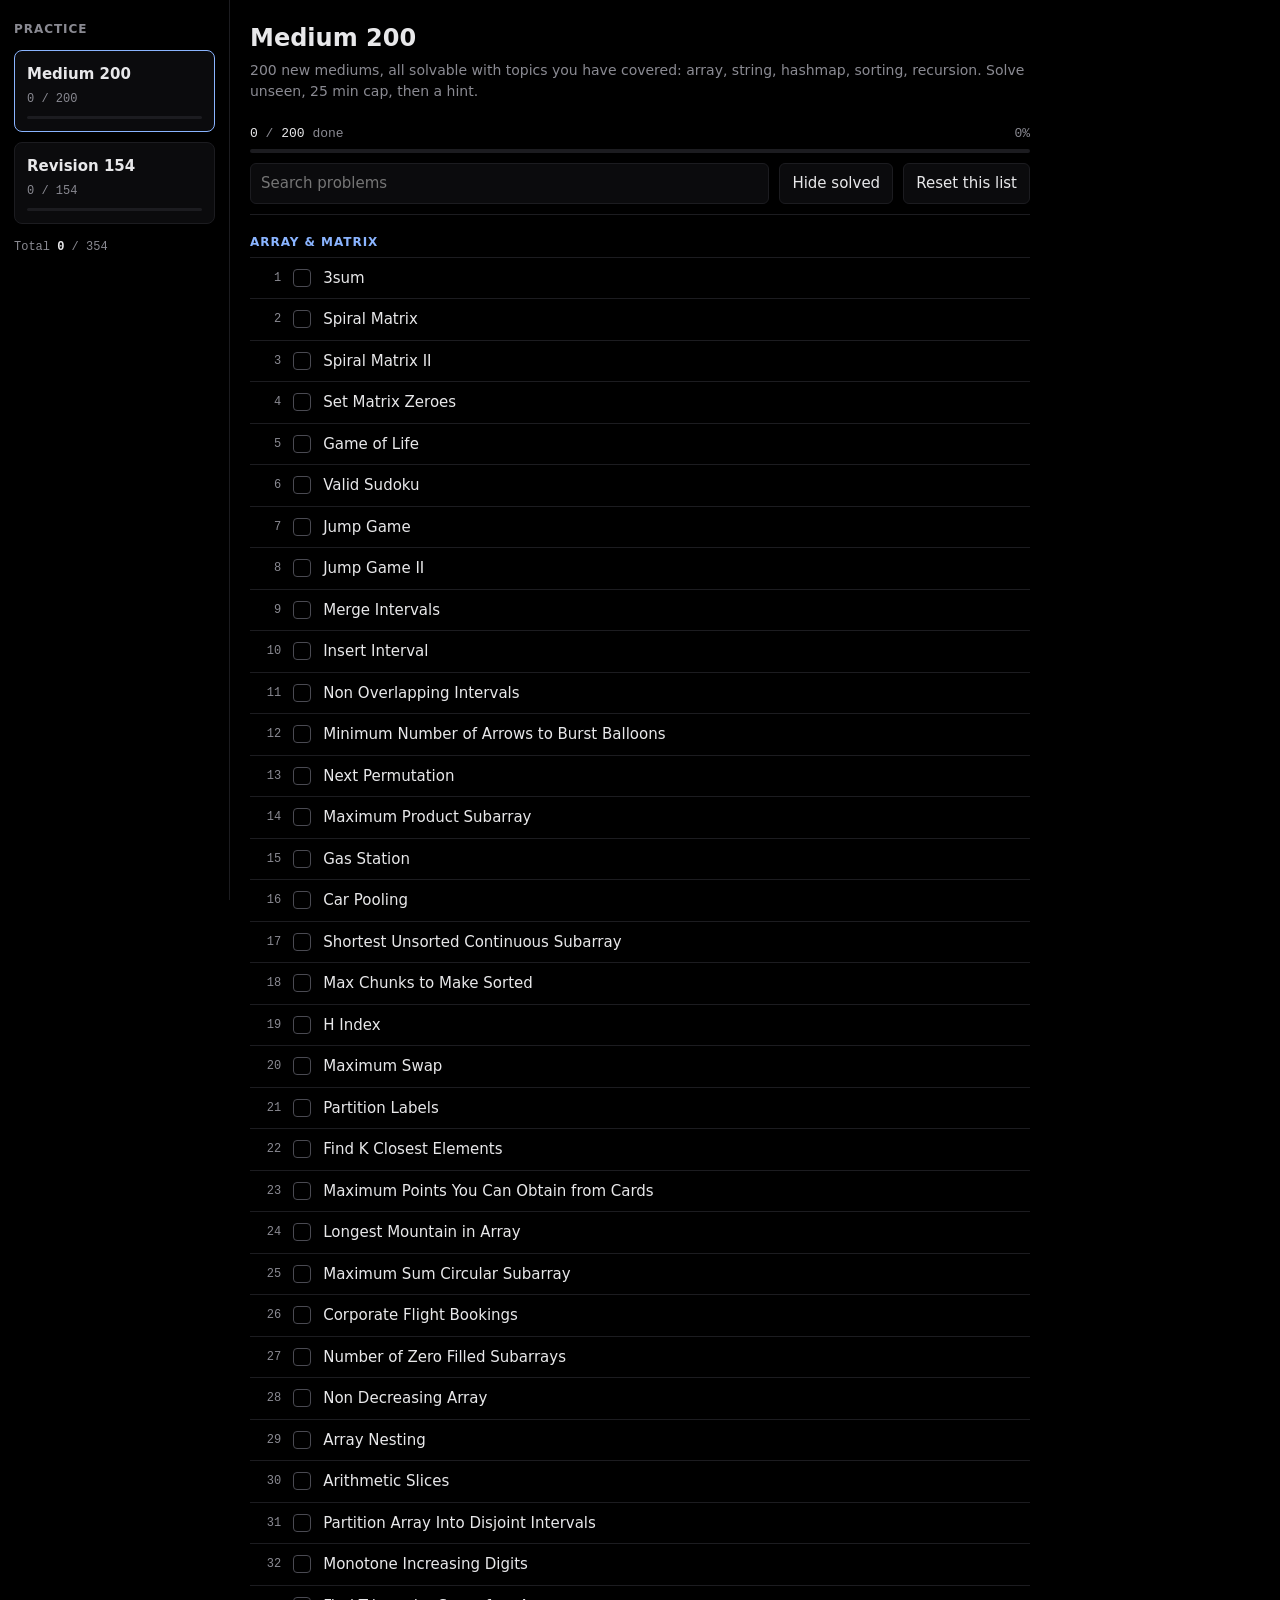
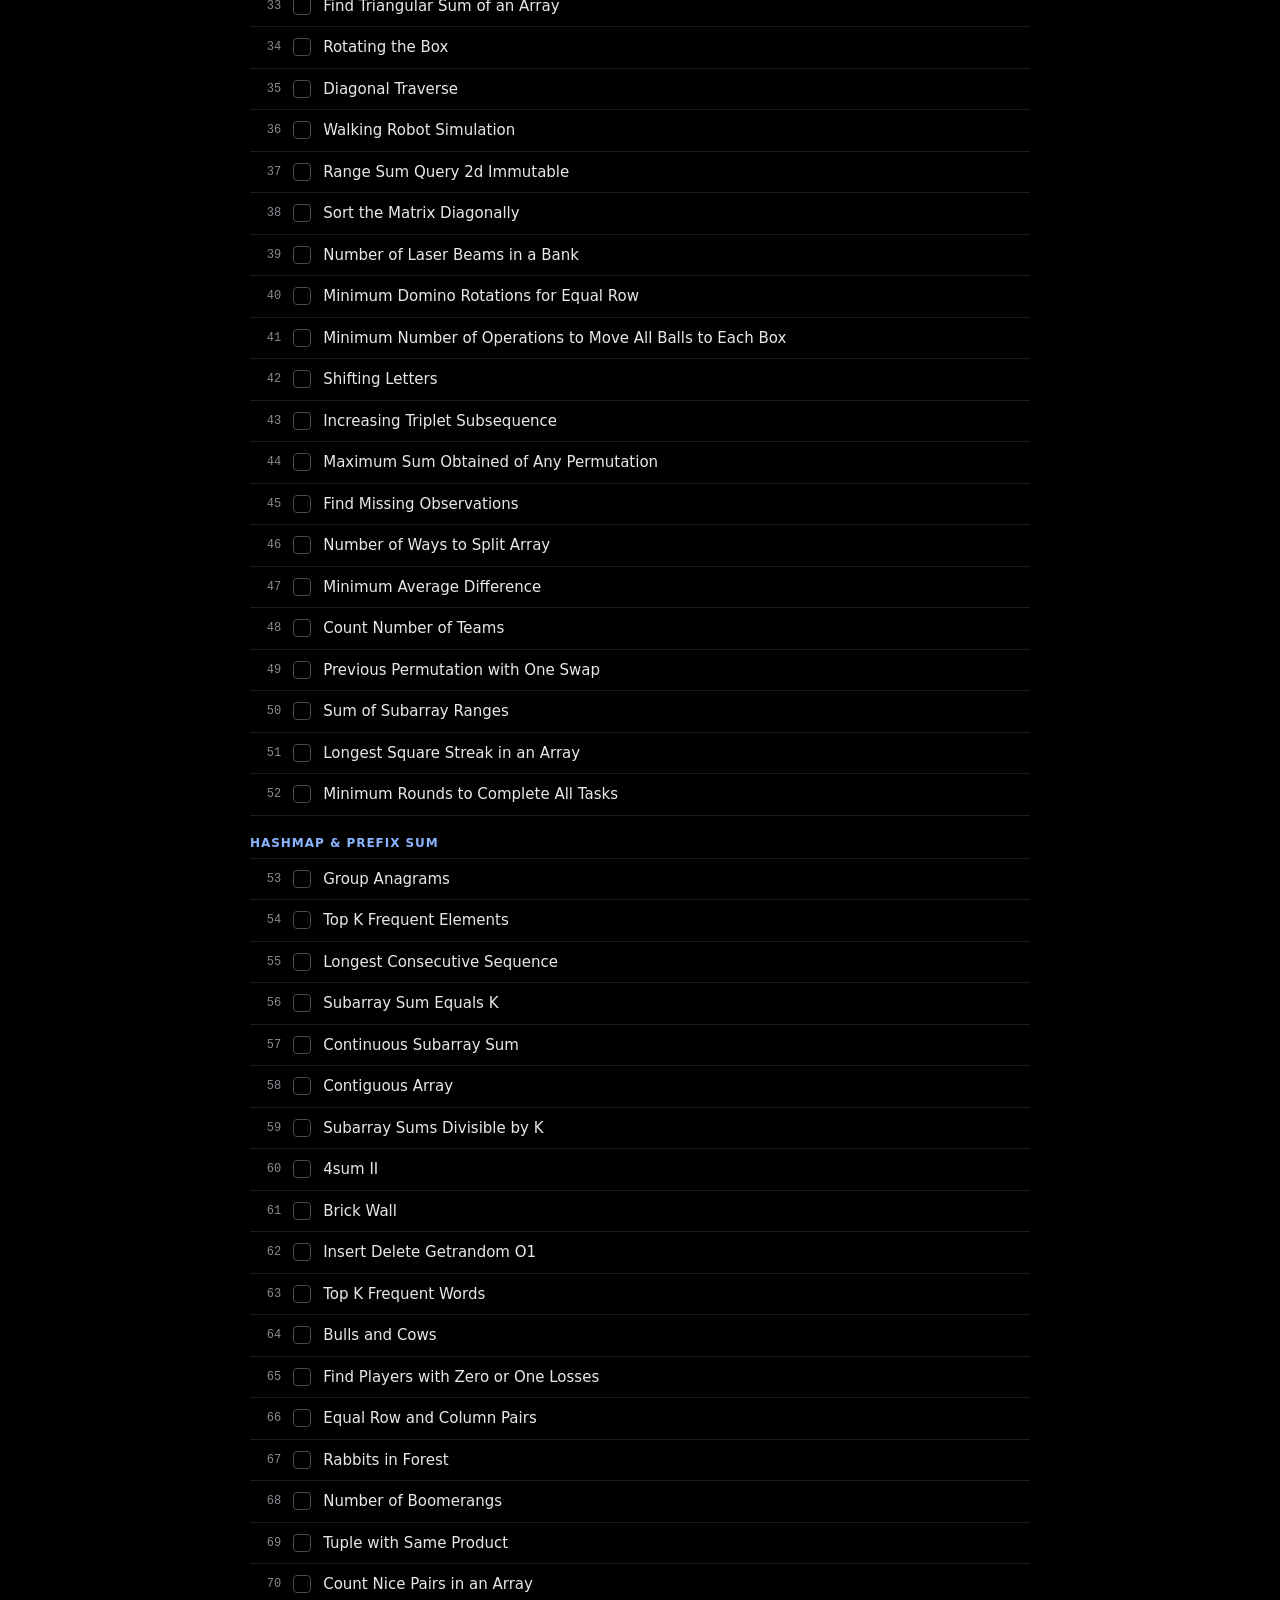
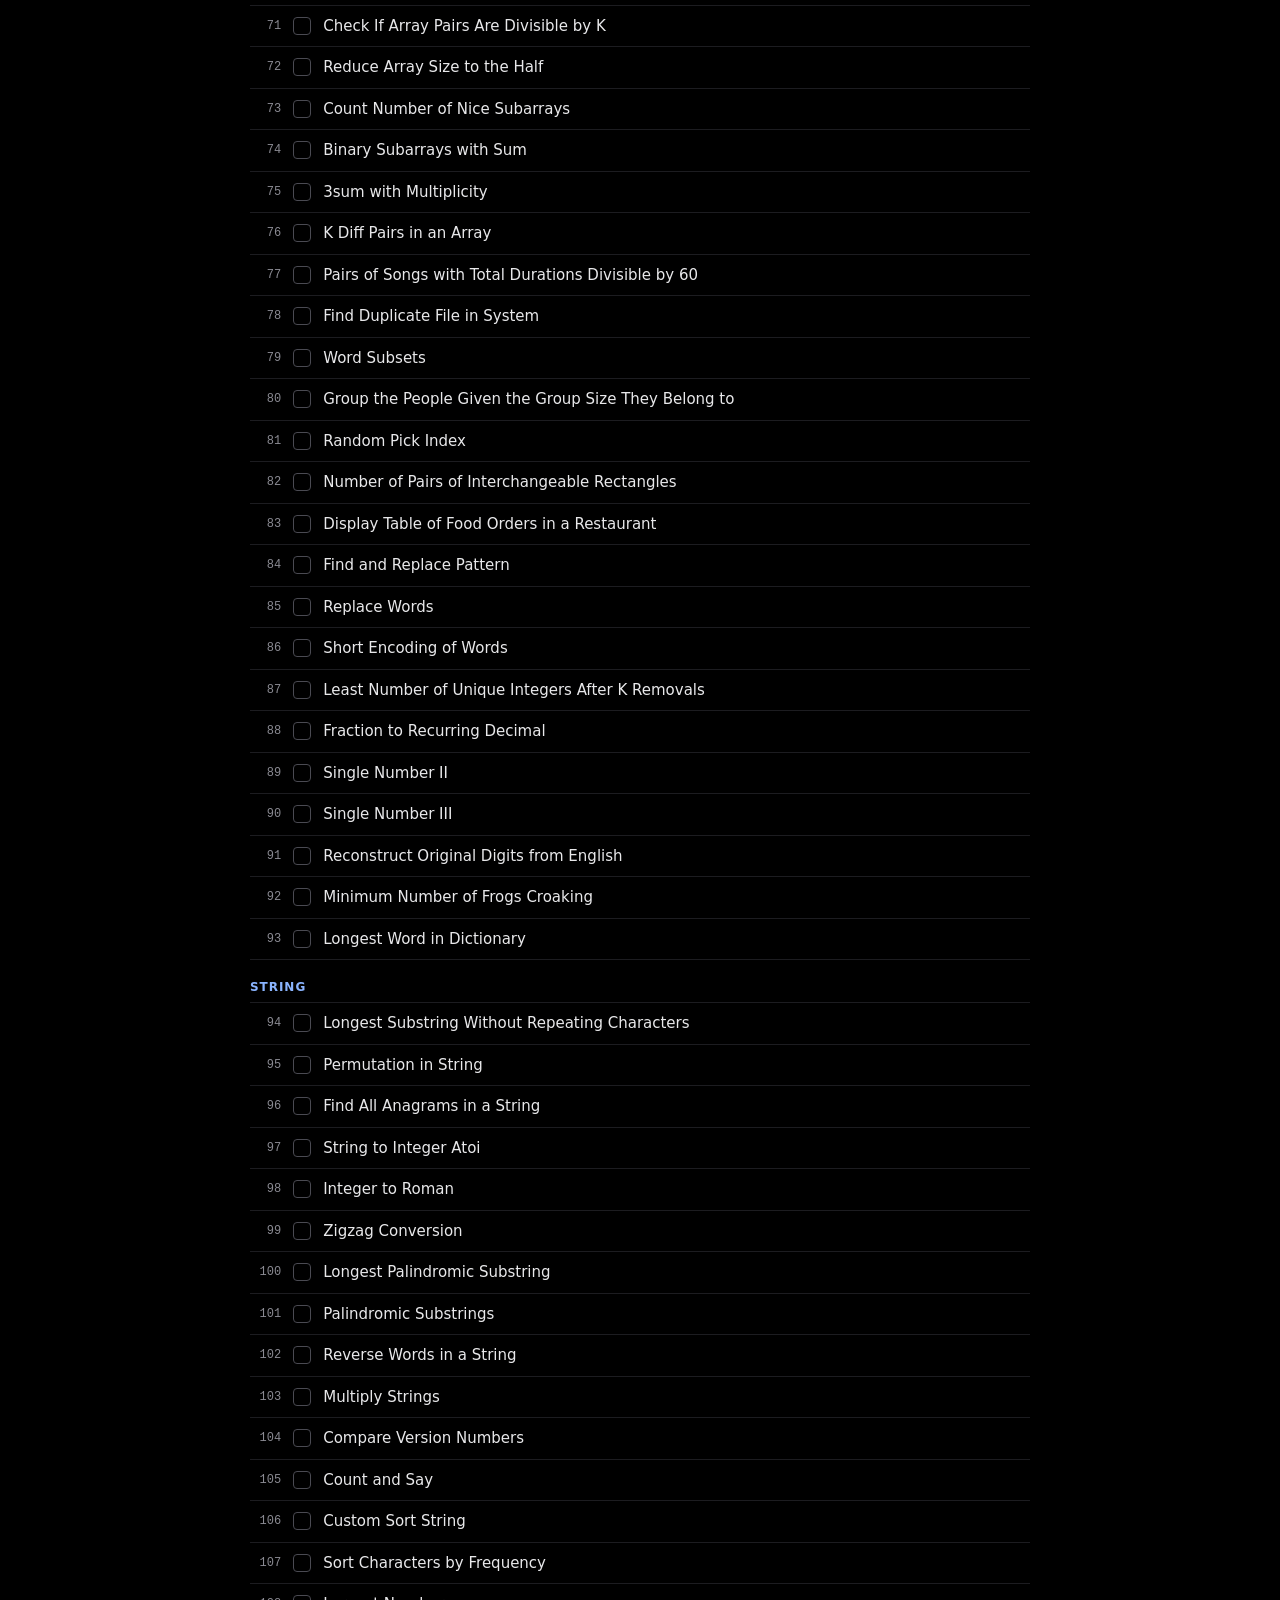
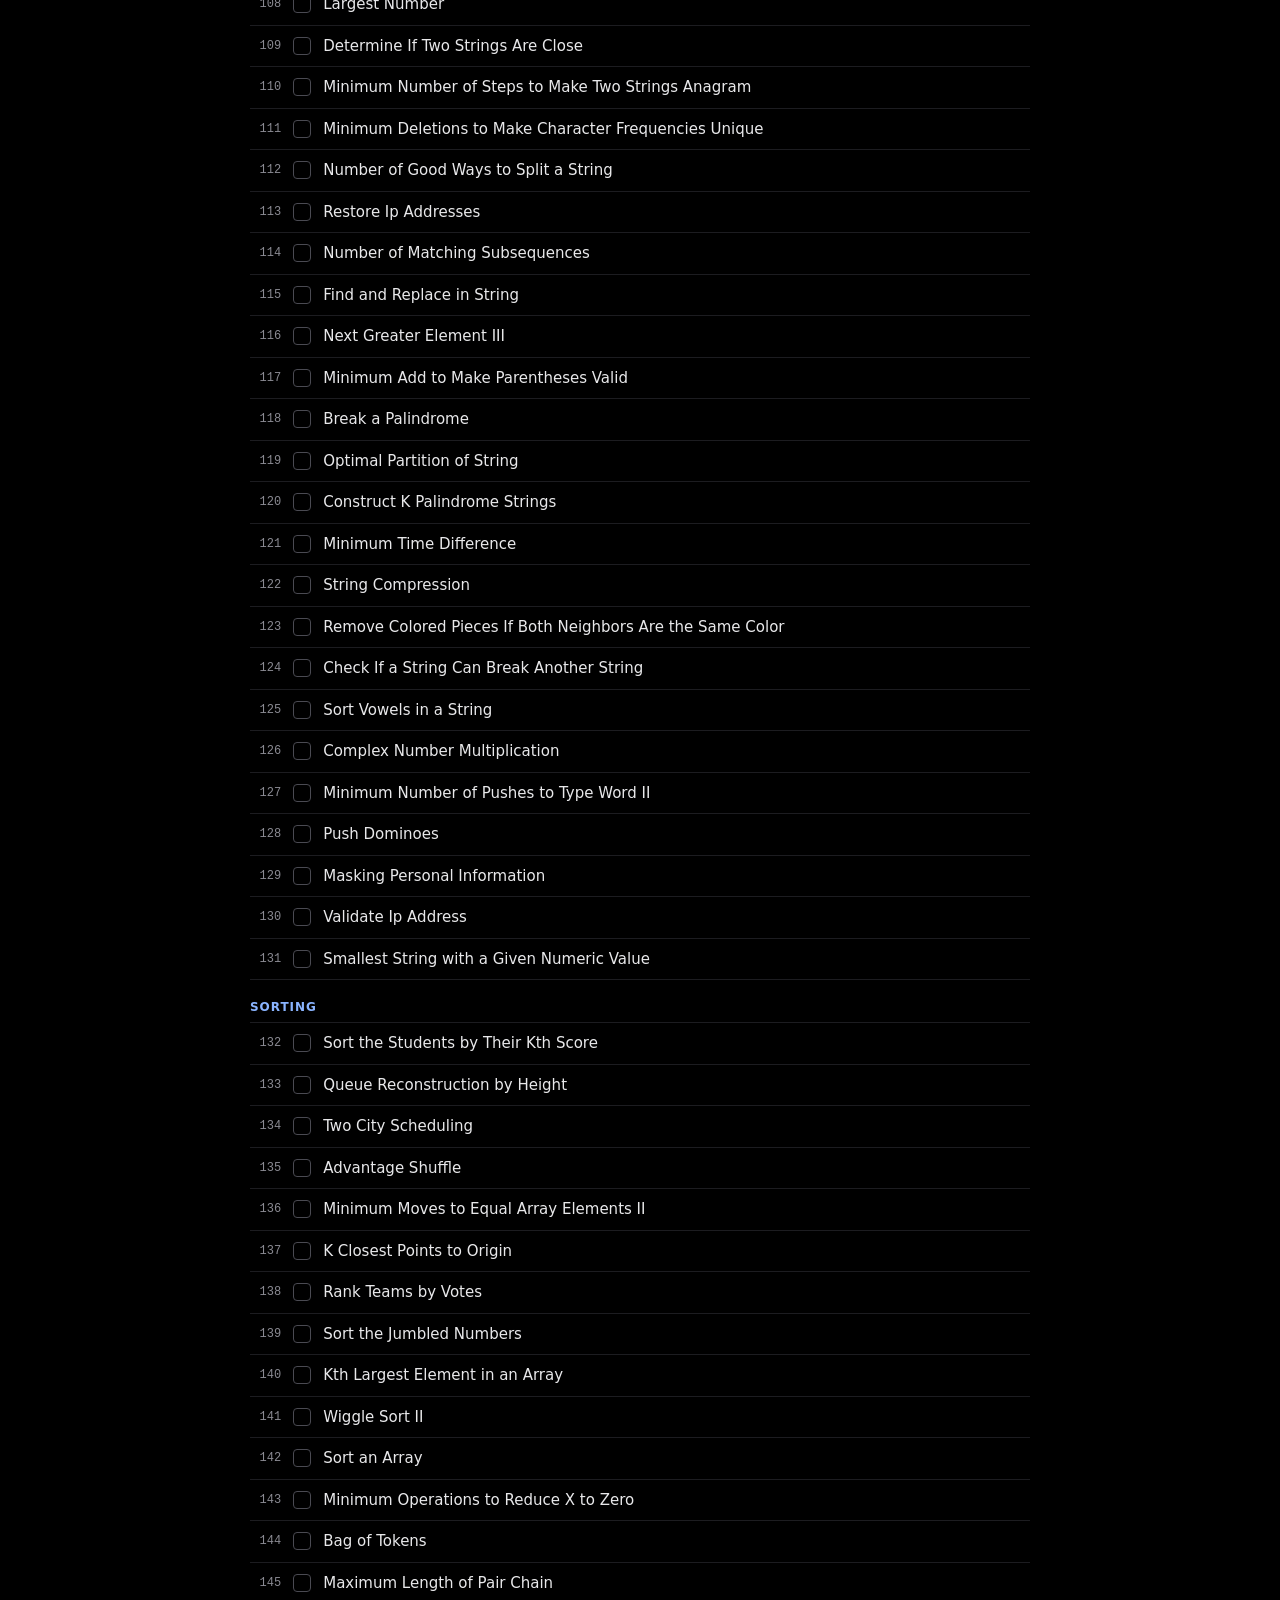
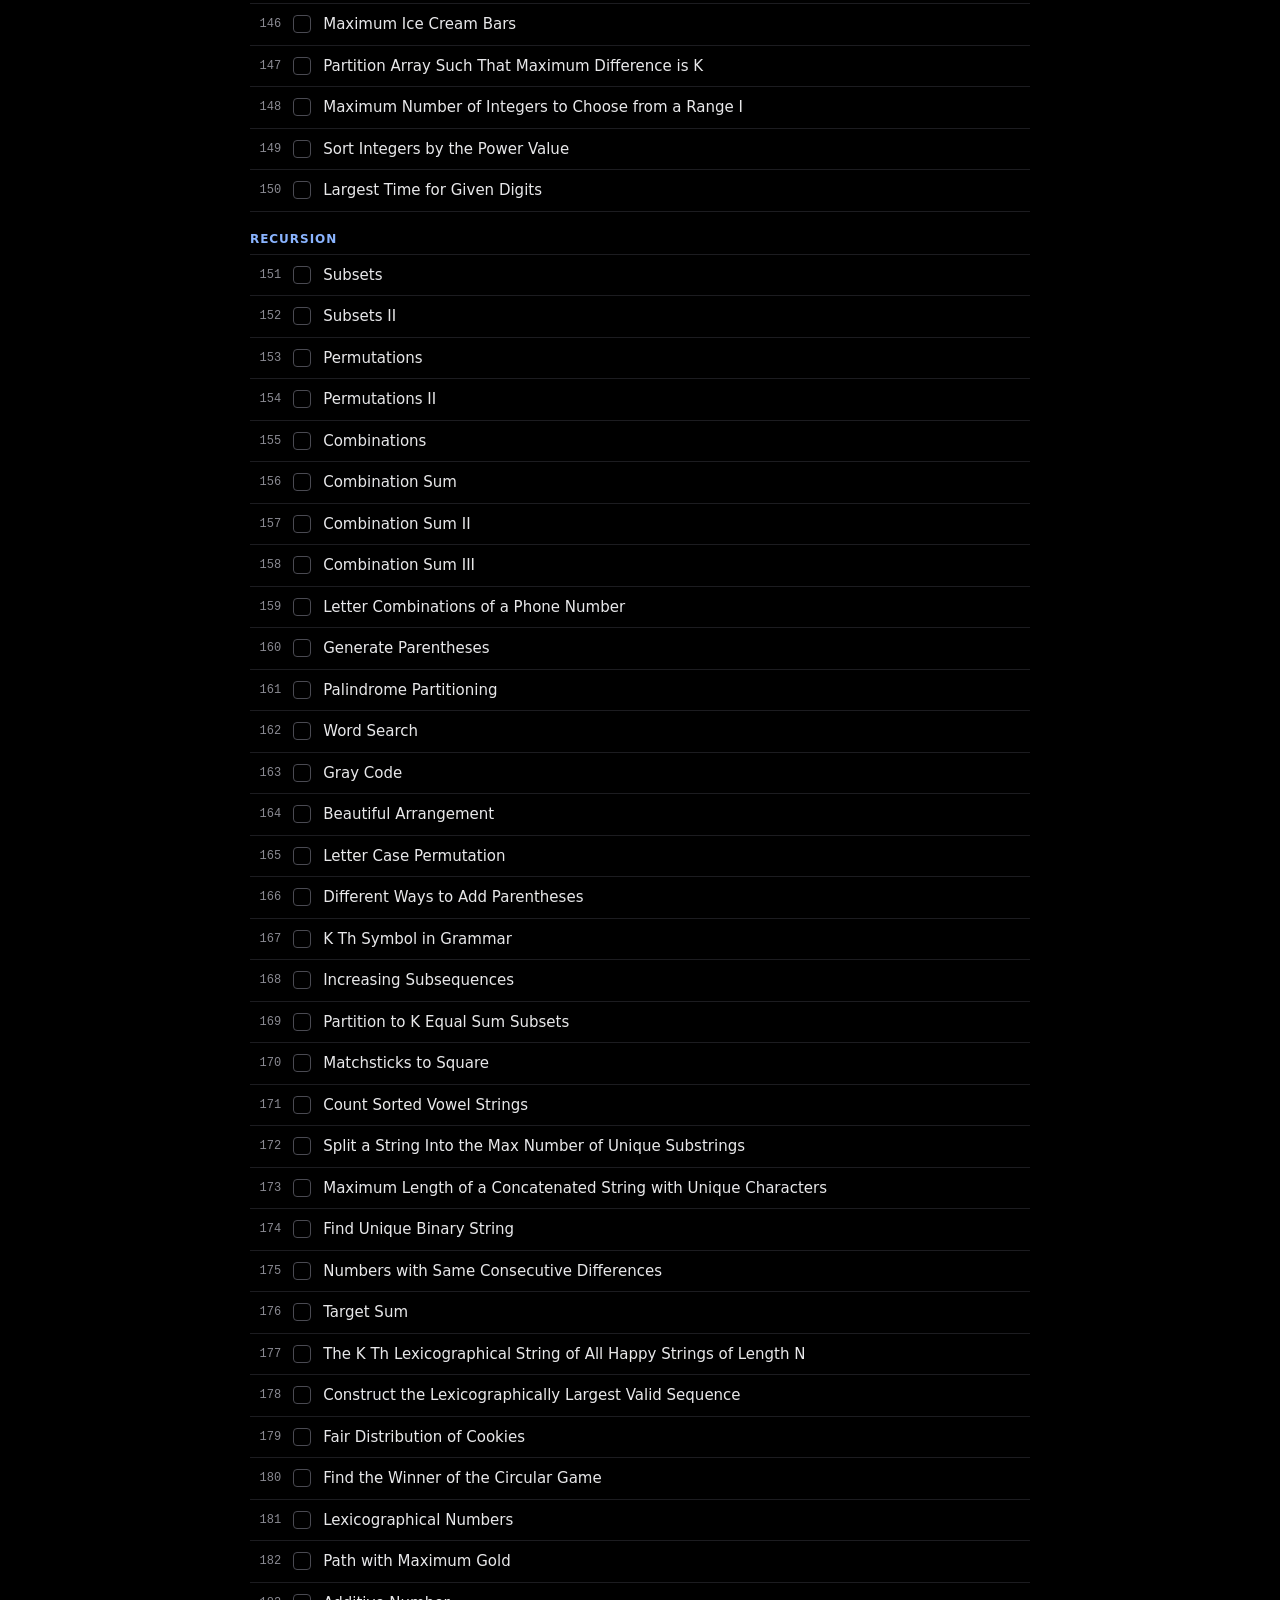
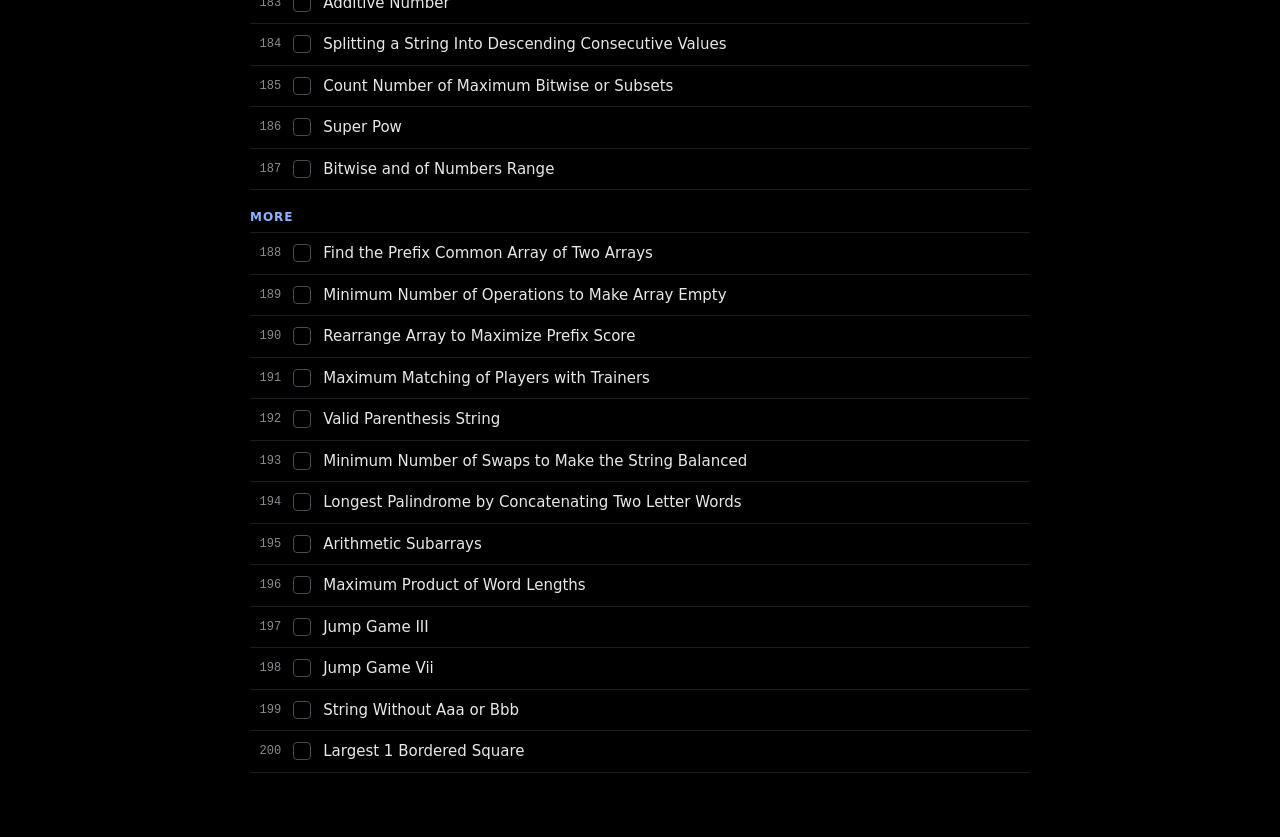
==== LeetCode Practice_ Nov + Dec (200 Medium + Revision 154).html @ 563ec069 "Initial commit: LeetCode 354 practice tracker" ====
<!doctype html><html lang="en"><head><meta charset="utf-8"><meta name="viewport" content="width=device-width,initial-scale=1,viewport-fit=cover"><title>LeetCode Practice: Nov + Dec</title>
<style>
:root{--bg:#000;--fg:#e8e8ea;--mut:#8a8a92;--line:#1c1c20;--acc:#8ab4ff;--ok:#56d364;color-scheme:dark;box-sizing:border-box;padding-top:env(safe-area-inset-top,0px);padding-bottom:env(safe-area-inset-bottom,0px)}
*{box-sizing:border-box}html,body{background:var(--bg);margin:0}
body{color:var(--fg);font:15px/1.5 system-ui,-apple-system,"Segoe UI",sans-serif;padding-left:env(safe-area-inset-left,0px);padding-right:env(safe-area-inset-right,0px)}
.app{display:flex;min-height:100vh}
nav{width:230px;flex:none;border-right:1px solid var(--line);padding:20px 14px;position:sticky;top:0;align-self:flex-start;height:100vh}
nav h2{font-size:12px;letter-spacing:.08em;text-transform:uppercase;color:var(--mut);margin:0 0 12px;font-weight:600}
.tab{display:block;width:100%;text-align:left;background:#0b0b0d;border:1px solid var(--line);color:var(--fg);padding:12px;border-radius:8px;font:inherit;cursor:pointer;margin-bottom:10px}
.tab[aria-current=true]{border-color:var(--acc)}
.tab b{display:block;font-weight:600}.tab span{font:12px ui-monospace,Menlo,Consolas,monospace;color:var(--mut)}
.mini{height:3px;background:var(--line);border-radius:2px;margin-top:8px;overflow:hidden}.mini i{display:block;height:100%;width:0;background:var(--ok)}
.tot{font:12px ui-monospace,Menlo,Consolas,monospace;color:var(--mut);margin-top:16px}.tot b{color:var(--fg)}
main{flex:1;min-width:0;padding:20px 20px 64px;max-width:820px}
h1{font-size:24px;margin:0 0 4px;font-weight:600}.sub{color:var(--mut);margin:0 0 14px;font-size:14px}
.bar{position:sticky;top:env(safe-area-inset-top,0px);background:var(--bg);padding:10px 0;border-bottom:1px solid var(--line);z-index:5}
.st{display:flex;justify-content:space-between;font:13px ui-monospace,Menlo,Consolas,monospace;color:var(--mut);margin-bottom:8px}.st b{color:var(--fg);font-weight:500}
.track{height:4px;background:var(--line);border-radius:2px;overflow:hidden}.fill{height:100%;width:0;background:var(--ok);transition:width .2s}
.tools{display:flex;flex-wrap:wrap;gap:10px;margin-top:10px}
input[type=search]{flex:1 1 180px;min-width:0;background:#0b0b0d;border:1px solid var(--line);color:var(--fg);padding:8px 10px;border-radius:6px;font:inherit}
button{font:inherit}.tools button{background:#0b0b0d;border:1px solid var(--line);color:var(--fg);padding:8px 12px;border-radius:6px;cursor:pointer}
.tools button[aria-pressed=true]{border-color:var(--acc);color:var(--acc)}
:focus-visible{outline:2px solid var(--acc);outline-offset:2px}
ul{list-style:none;margin:0;padding:0}li{display:flex;align-items:center;gap:12px;padding:9px 0;border-bottom:1px solid var(--line)}
li.h{display:block;padding:18px 0 6px;color:var(--acc);font-size:12px;letter-spacing:.08em;text-transform:uppercase;font-weight:600}
.n{font:12px ui-monospace,Menlo,Consolas,monospace;color:var(--mut);width:2.6em;text-align:right;flex:none}
input[type=checkbox]{appearance:none;-webkit-appearance:none;width:18px;height:18px;flex:none;margin:0;border:1.5px solid #4a4a52;border-radius:4px;display:grid;place-content:center;cursor:pointer}
input[type=checkbox]:checked{background:var(--ok);border-color:var(--ok)}
input[type=checkbox]:checked::after{content:"";width:9px;height:5px;border-left:2px solid #000;border-bottom:2px solid #000;transform:translateY(-1px) rotate(-45deg)}
li a{color:var(--fg);text-decoration:none;min-width:0;overflow-wrap:anywhere}li a:hover{color:var(--acc);text-decoration:underline}
li.done a{color:var(--mut);text-decoration:line-through;text-decoration-color:#444}
.empty{color:var(--mut);padding:24px 0}
@media(max-width:700px){.app{display:block}nav{width:auto;height:auto;position:static;border-right:0;border-bottom:1px solid var(--line);display:flex;flex-wrap:wrap;gap:10px;padding:14px 16px}nav h2,.tot{display:none}.tab{flex:1 1 140px;margin:0}main{padding:16px 16px 64px}}
</style></head><body>
<div class="app"><nav aria-label="Lists"><h2>Practice</h2>
<button class="tab" id="t-medium"><b>Medium 200</b><span></span><div class="mini"><i></i></div></button>
<button class="tab" id="t-revision"><b>Revision 154</b><span></span><div class="mini"><i></i></div></button>
<div class="tot" id="tot"></div></nav>
<main><h1 id="ttl"></h1><p class="sub" id="sub"></p>
<div class="bar"><div class="st"><span><b id="dn">0</b> / <b id="tl">0</b> done</span><span id="pc">0%</span></div><div class="track"><div class="fill" id="fl"></div></div>
<div class="tools"><input type="search" id="q" placeholder="Search problems" aria-label="Search problems"><button id="hd" aria-pressed="false">Hide solved</button><button id="rs">Reset this list</button></div></div>
<ul id="ls"></ul><div class="empty" id="em" hidden>No problems match.</div></main></div>
<script>
const M=["#Array & Matrix", "3sum", "Spiral Matrix", "Spiral Matrix II", "Set Matrix Zeroes", "Game of Life", "Valid Sudoku", "Jump Game", "Jump Game II", "Merge Intervals", "Insert Interval", "Non Overlapping Intervals", "Minimum Number of Arrows to Burst Balloons", "Next Permutation", "Maximum Product Subarray", "Gas Station", "Car Pooling", "Shortest Unsorted Continuous Subarray", "Max Chunks to Make Sorted", "H Index", "Maximum Swap", "Partition Labels", "Find K Closest Elements", "Maximum Points You Can Obtain from Cards", "Longest Mountain in Array", "Maximum Sum Circular Subarray", "Corporate Flight Bookings", "Number of Zero Filled Subarrays", "Non Decreasing Array", "Array Nesting", "Arithmetic Slices", "Partition Array Into Disjoint Intervals", "Monotone Increasing Digits", "Find Triangular Sum of an Array", "Rotating the Box", "Diagonal Traverse", "Walking Robot Simulation", "Range Sum Query 2d Immutable", "Sort the Matrix Diagonally", "Number of Laser Beams in a Bank", "Minimum Domino Rotations for Equal Row", "Minimum Number of Operations to Move All Balls to Each Box", "Shifting Letters", "Increasing Triplet Subsequence", "Maximum Sum Obtained of Any Permutation", "Find Missing Observations", "Number of Ways to Split Array", "Minimum Average Difference", "Count Number of Teams", "Previous Permutation with One Swap", "Sum of Subarray Ranges", "Longest Square Streak in an Array", "Minimum Rounds to Complete All Tasks", "#Hashmap & Prefix Sum", "Group Anagrams", "Top K Frequent Elements", "Longest Consecutive Sequence", "Subarray Sum Equals K", "Continuous Subarray Sum", "Contiguous Array", "Subarray Sums Divisible by K", "4sum II", "Brick Wall", "Insert Delete Getrandom O1", "Top K Frequent Words", "Bulls and Cows", "Find Players with Zero or One Losses", "Equal Row and Column Pairs", "Rabbits in Forest", "Number of Boomerangs", "Tuple with Same Product", "Count Nice Pairs in an Array", "Check If Array Pairs Are Divisible by K", "Reduce Array Size to the Half", "Count Number of Nice Subarrays", "Binary Subarrays with Sum", "3sum with Multiplicity", "K Diff Pairs in an Array", "Pairs of Songs with Total Durations Divisible by 60", "Find Duplicate File in System", "Word Subsets", "Group the People Given the Group Size They Belong to", "Random Pick Index", "Number of Pairs of Interchangeable Rectangles", "Display Table of Food Orders in a Restaurant", "Find and Replace Pattern", "Replace Words", "Short Encoding of Words", "Least Number of Unique Integers After K Removals", "Fraction to Recurring Decimal", "Single Number II", "Single Number III", "Reconstruct Original Digits from English", "Minimum Number of Frogs Croaking", "Longest Word in Dictionary", "#String", "Longest Substring Without Repeating Characters", "Permutation in String", "Find All Anagrams in a String", "String to Integer Atoi", "Integer to Roman", "Zigzag Conversion", "Longest Palindromic Substring", "Palindromic Substrings", "Reverse Words in a String", "Multiply Strings", "Compare Version Numbers", "Count and Say", "Custom Sort String", "Sort Characters by Frequency", "Largest Number", "Determine If Two Strings Are Close", "Minimum Number of Steps to Make Two Strings Anagram", "Minimum Deletions to Make Character Frequencies Unique", "Number of Good Ways to Split a String", "Restore Ip Addresses", "Number of Matching Subsequences", "Find and Replace in String", "Next Greater Element III", "Minimum Add to Make Parentheses Valid", "Break a Palindrome", "Optimal Partition of String", "Construct K Palindrome Strings", "Minimum Time Difference", "String Compression", "Remove Colored Pieces If Both Neighbors Are the Same Color", "Check If a String Can Break Another String", "Sort Vowels in a String", "Complex Number Multiplication", "Minimum Number of Pushes to Type Word II", "Push Dominoes", "Masking Personal Information", "Validate Ip Address", "Smallest String with a Given Numeric Value", "#Sorting", "Sort the Students by Their Kth Score", "Queue Reconstruction by Height", "Two City Scheduling", "Advantage Shuffle", "Minimum Moves to Equal Array Elements II", "K Closest Points to Origin", "Rank Teams by Votes", "Sort the Jumbled Numbers", "Kth Largest Element in an Array", "Wiggle Sort II", "Sort an Array", "Minimum Operations to Reduce X to Zero", "Bag of Tokens", "Maximum Length of Pair Chain", "Maximum Ice Cream Bars", "Partition Array Such That Maximum Difference is K", "Maximum Number of Integers to Choose from a Range I", "Sort Integers by the Power Value", "Largest Time for Given Digits", "#Recursion", "Subsets", "Subsets II", "Permutations", "Permutations II", "Combinations", "Combination Sum", "Combination Sum II", "Combination Sum III", "Letter Combinations of a Phone Number", "Generate Parentheses", "Palindrome Partitioning", "Word Search", "Gray Code", "Beautiful Arrangement", "Letter Case Permutation", "Different Ways to Add Parentheses", "K Th Symbol in Grammar", "Increasing Subsequences", "Partition to K Equal Sum Subsets", "Matchsticks to Square", "Count Sorted Vowel Strings", "Split a String Into the Max Number of Unique Substrings", "Maximum Length of a Concatenated String with Unique Characters", "Find Unique Binary String", "Numbers with Same Consecutive Differences", "Target Sum", "The K Th Lexicographical String of All Happy Strings of Length N", "Construct the Lexicographically Largest Valid Sequence", "Fair Distribution of Cookies", "Find the Winner of the Circular Game", "Lexicographical Numbers", "Path with Maximum Gold", "Additive Number", "Splitting a String Into Descending Consecutive Values", "Count Number of Maximum Bitwise or Subsets", "Super Pow", "Bitwise and of Numbers Range", "#More", "Find the Prefix Common Array of Two Arrays", "Minimum Number of Operations to Make Array Empty", "Rearrange Array to Maximize Prefix Score", "Maximum Matching of Players with Trainers", "Valid Parenthesis String", "Minimum Number of Swaps to Make the String Balanced", "Longest Palindrome by Concatenating Two Letter Words", "Arithmetic Subarrays", "Maximum Product of Word Lengths", "Jump Game III", "Jump Game Vii", "String Without Aaa or Bbb", "Largest 1 Bordered Square"],R=["Two Sum", "Create Hello World Function", "Number of Steps to Reduce a Number to Zero", "Fizz Buzz", "Kids With the Greatest Number of Candies", "Shuffle the Array", "Running Sum of 1d Array", "Concatenation of Array", "Build Array from Permutation", "Richest Customer Wealth", "Fibonacci Number", "Palindrome Number", "Perfect Number", "Subtract the Product and Sum of Digits of an Integer", "Add Two Integers", "Transpose Matrix", "Check Divisibility by Digit Sum and Product", "Number of Good Pairs", "Find the Highest Altitude", "Find Numbers with Even Number of Digits", "Check if the Sentence Is Pangram", "Reverse String", "Sqrt(x)|sqrtx", "Count Equal and Divisible Pairs in an Array", "Find Greatest Common Divisor of Array", "Minimum Operations to Make Array Sum Divisible by K", "Valid Perfect Square", "Find Words Containing Character", "Count the Digits That Divide a Number", "Minimum Number Game", "Robot Return to Origin", "Number of Employees Who Met the Target", "Sum Multiples", "Find the Maximum Achievable Number", "XOR Operation in an Array", "Difference Between Element Sum and Digit Sum of an Array", "Score of a String", "Find First Palindromic String in the Array", "Guess Number Higher or Lower", "Maximum Number of Words Found in Sentences", "Rotate Array", "Ugly Number", "Create Target Array in the Given Order", "Flipping an Image", "Divisible and Non-divisible Sums Difference", "How Many Numbers Are Smaller Than the Current Number", "Matrix Diagonal Sum", "Find Smallest Letter Greater Than Target", "Search Insert Position", "Binary Search", "Sign of the Product of an Array", "Add Digits", "Find in Mountain Array", "Find Peak Element", "Peak Index in a Mountain Array", "Find First and Last Position of Element in Sorted Array", "Reverse Integer", "First Bad Version", "Find N Unique Integers Sum up to Zero", "Check If N and Its Double Exist", "Maximum Product Difference Between Two Pairs", "Maximum Product of Two Elements in an Array", "Construct Uniform Parity Array I", "Defanging an IP Address", "Final Value of Variable After Performing Operations", "Jewels and Stones", "Construct Uniform Parity Array II", "Single Number", "Search a 2D Matrix II", "Search a 2D Matrix", "Determine Whether Matrix Can Be Obtained By Rotation", "Rotate Image", "Matrix Similarity After Cyclic Shifts", "Minimum Number of Moves to Seat Everyone", "Transform Array by Parity", "Find the Duplicate Number", "Find All Numbers Disappeared in an Array", "Missing Number", "Find All Duplicates in an Array", "Majority Element", "Count Commas in Range", "Count Commas in Range II", "Set Mismatch", "Max Number of K-Sum Pairs", "Sort Colors", "First Missing Positive", "Remove Duplicates from Sorted Array", "Move Zeroes", "Maximum Subarray", "Boats to Save People", "Apply Operations to an Array", "Check if Array is Good", "Merge Sorted Array", "Find Minimum in Rotated Sorted Array", "Count Items Matching a Rule", "Find Minimum in Rotated Sorted Array II", "Search in Rotated Sorted Array", "Search in Rotated Sorted Array II", "Pow(x, n)|powx-n", "Remove Element", "Count Primes", "Minimum Common Value", "Water Bottles", "Nim Game", "Find Minimum Operations to Make All Elements Divisible by Three", "Count of Matches in Tournament", "Single Element in a Sorted Array", "Count Distinct Numbers on Board", "Find the Smallest Divisor Given a Threshold", "House Robber", "Climbing Stairs", "N-th Tribonacci Number", "Best Time to Buy and Sell Stock", "Range Sum Query - Immutable", "Max Consecutive Ones", "Find Pivot Index", "Two Sum II - Input Array Is Sorted", "Contains Duplicate", "Valid Palindrome", "Container With Most Water", "Plus One", "Sort Array By Parity", "Squares of a Sorted Array", "Min Cost Climbing Stairs", "Counting Bits", "Number of 1 Bits", "Power of Two", "Monotonic Array", "Best Time to Buy and Sell Stock II", "Sort Array By Parity II", "Minimum Size Subarray Sum", "Power of Three", "Power of Four", "Rearrange Array Elements by Sign", "Maximum Average Subarray I", "Valid Anagram", "Ransom Note", "First Unique Character in a String", "Intersection of Two Arrays", "Intersection of Two Arrays II", "Angle Between Hands of a Clock", "Bulb Switcher", "Separate Black and White Balls", "Duplicate Zeros", "Longest Common Prefix", "Merge Strings Alternately", "Length of Last Word", "Remove Duplicates from Sorted Array II", "Majority Element II", "Is Subsequence", "Reverse Words in a String III", "Isomorphic Strings", "Product of Array Except Self", "Roman to Integer"];
const sl=t=>t.toLowerCase().replace(/[^a-z0-9]+/g,"-").replace(/^-|-$/g,"");
const parse=a=>a.map(e=>e[0]=="#"?{h:e.slice(1)}:(p=>({t:p[0],s:p[1]||sl(p[0])}))(e.split("|")));
const L={medium:{items:parse(M),title:"Medium 200",sub:"200 new mediums, all solvable with topics you have covered: array, string, hashmap, sorting, recursion. Solve unseen, 25 min cap, then a hint."},
 revision:{items:parse(R),title:"Revision 154",sub:"Your original 154 solved problems. Redo blind and tick only if solved cleanly without help."}};
const KEY="lc-practice-v1";let st={};try{st=JSON.parse(localStorage.getItem(KEY)||"{}")||{}}catch(e){}
const save=()=>{try{localStorage.setItem(KEY,JSON.stringify(st))}catch(e){}};
const $=i=>document.getElementById(i);let cur="medium",rows=[];
const cnt=k=>{const it=L[k].items.filter(x=>x.s);return[it.filter(x=>st[x.s]).length,it.length]};
function build(){const ul=$("ls");ul.textContent="";rows=[];let n=0;
 L[cur].items.forEach(x=>{const li=document.createElement("li");
  if(x.h){li.className="h";li.textContent=x.h;ul.append(li);rows.push({li,h:1});return}
  n++;const sp=document.createElement("span");sp.className="n";sp.textContent=n;
  const cb=document.createElement("input");cb.type="checkbox";cb.setAttribute("aria-label",x.t);cb.checked=!!st[x.s];
  cb.onchange=()=>{cb.checked?st[x.s]=1:delete st[x.s];save();upd()};
  const a=document.createElement("a");a.href="https://leetcode.com/problems/"+x.s+"/";a.target="_blank";a.rel="noopener noreferrer";a.textContent=x.t;
  li.append(sp,cb,a);ul.append(li);rows.push({li,cb,t:x.t.toLowerCase()})});upd()}
function upd(){const q=$("q").value.trim().toLowerCase(),hs=$("hd").getAttribute("aria-pressed")=="true";let sh=0,vis=null;
 rows.forEach(r=>{if(r.h){r.li.hidden=false;r.hd=r.li;return}
  const d=r.cb.checked;r.li.classList.toggle("done",d);r.li.hidden=!(r.t.includes(q)&&!(hs&&d));if(!r.li.hidden)sh++});
 let hdr=null,any=false;for(let i=rows.length-1;i>=0;i--){const r=rows[i];if(r.h){r.li.hidden=!any;any=false}else if(!r.li.hidden)any=true}
 const[d,t]=cnt(cur);$("dn").textContent=d;$("tl").textContent=t;const p=Math.round(d/t*100);$("pc").textContent=p+"%";$("fl").style.width=p+"%";$("em").hidden=sh>0;
 let a=0,b=0;for(const k in L){const[x,y]=cnt(k);a+=x;b+=y;const t=$("t-"+k);t.querySelector("span").textContent=x+" / "+y;t.querySelector("i").style.width=Math.round(x/y*100)+"%";t.setAttribute("aria-current",k==cur)}
 $("tot").innerHTML="Total <b>"+a+"</b> / "+b}
function show(k){cur=L[k]?k:"medium";$("ttl").textContent=L[cur].title;$("sub").textContent=L[cur].sub;$("q").value="";build()}
for(const k in L)$("t-"+k).onclick=()=>{location.hash=k};
addEventListener("hashchange",()=>show(location.hash.slice(1)));
$("q").oninput=upd;$("hd").onclick=()=>{$("hd").setAttribute("aria-pressed",$("hd").getAttribute("aria-pressed")=="true"?"false":"true");upd()};
let arm=false,tm;$("rs").onclick=()=>{if(!arm){arm=true;$("rs").textContent="Tap again to clear";tm=setTimeout(()=>{arm=false;$("rs").textContent="Reset this list"},3000);return}
 L[cur].items.forEach(x=>{if(x.s)delete st[x.s]});save();arm=false;clearTimeout(tm);$("rs").textContent="Reset this list";build()};
show(location.hash.slice(1));
</script></body></html>
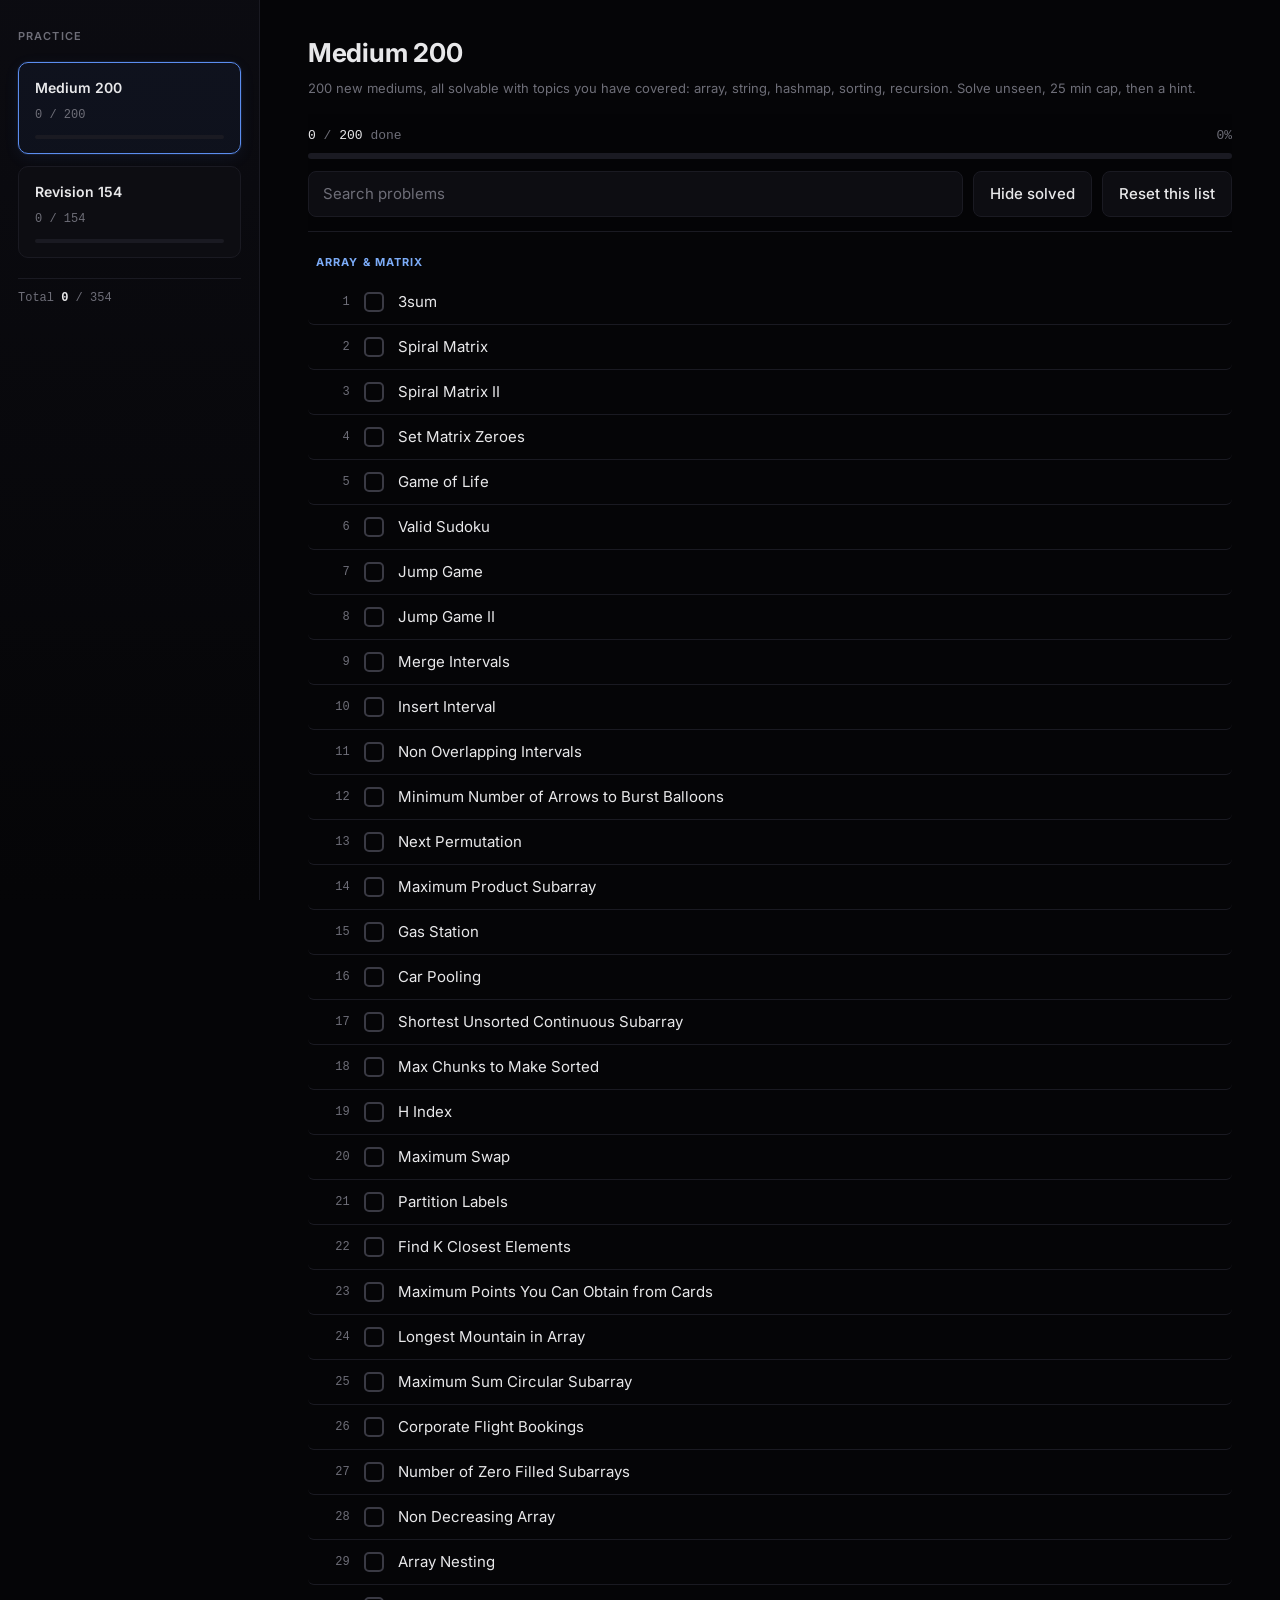
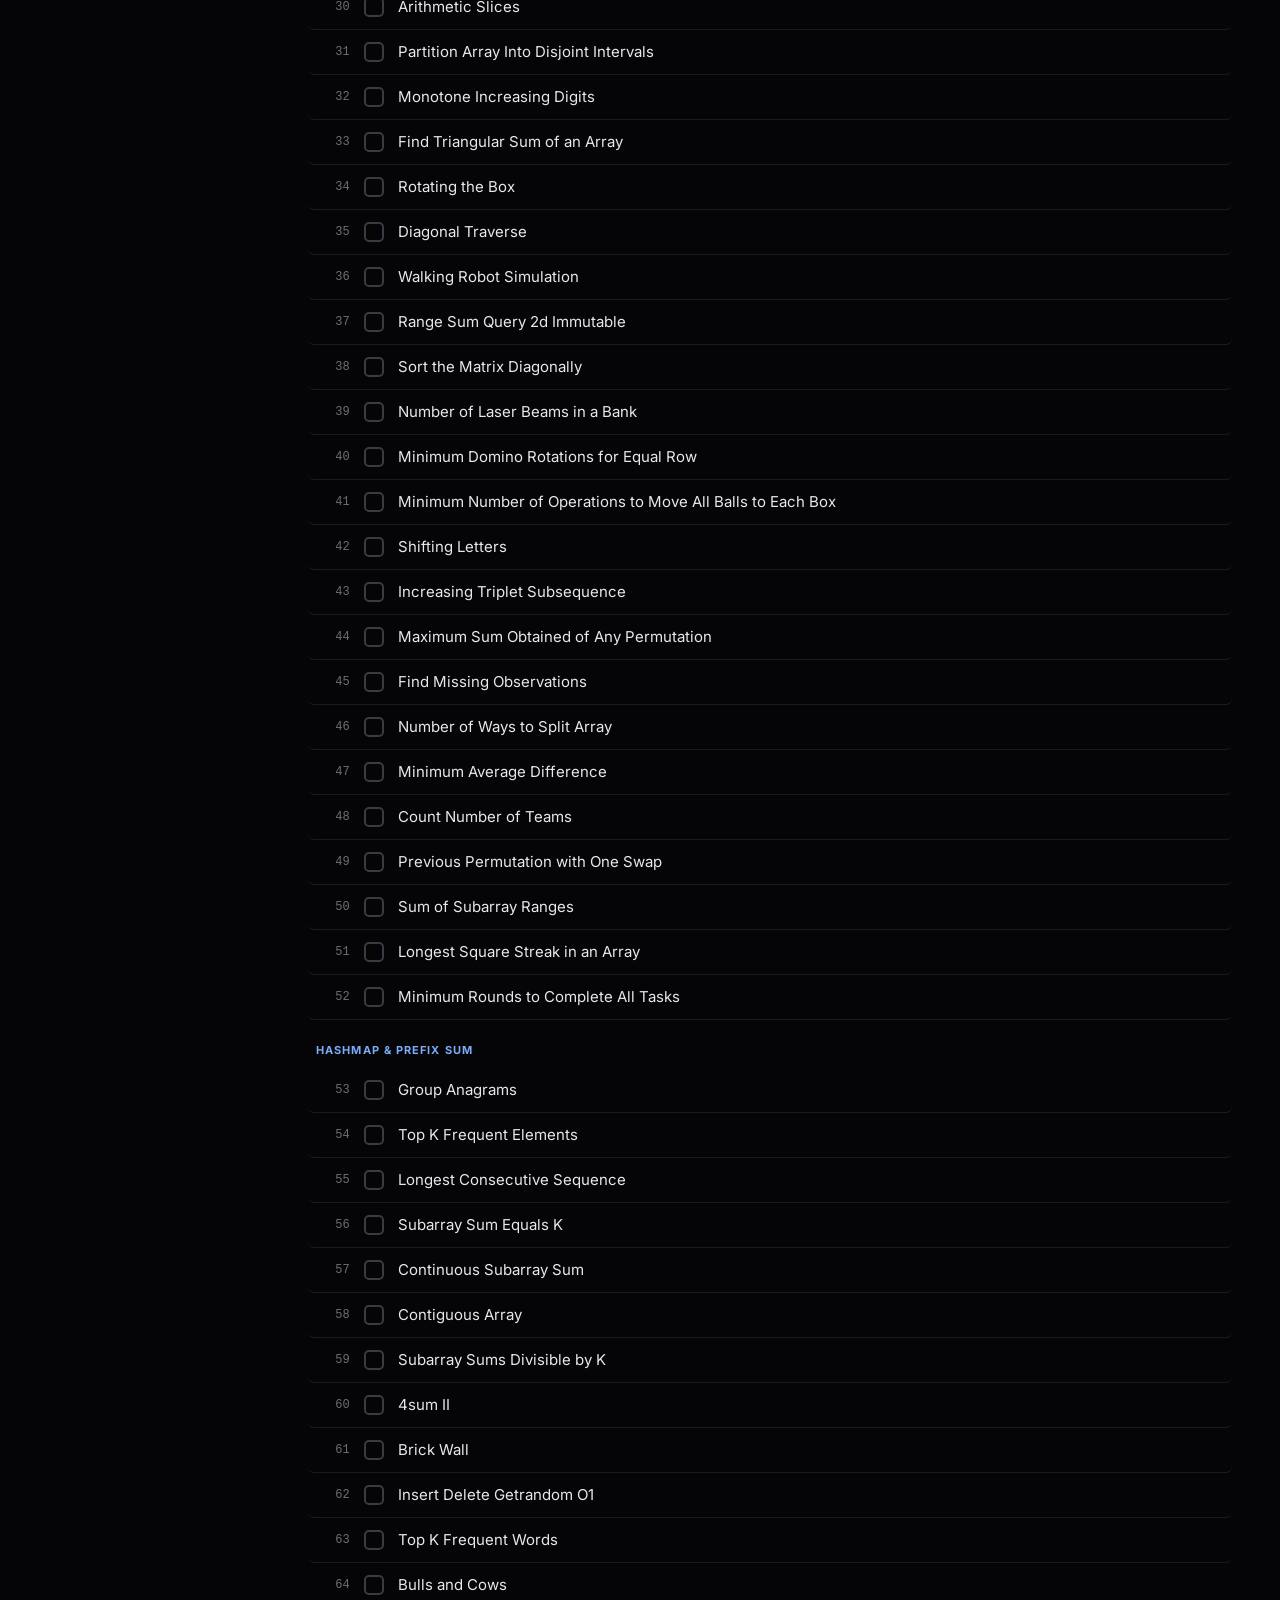
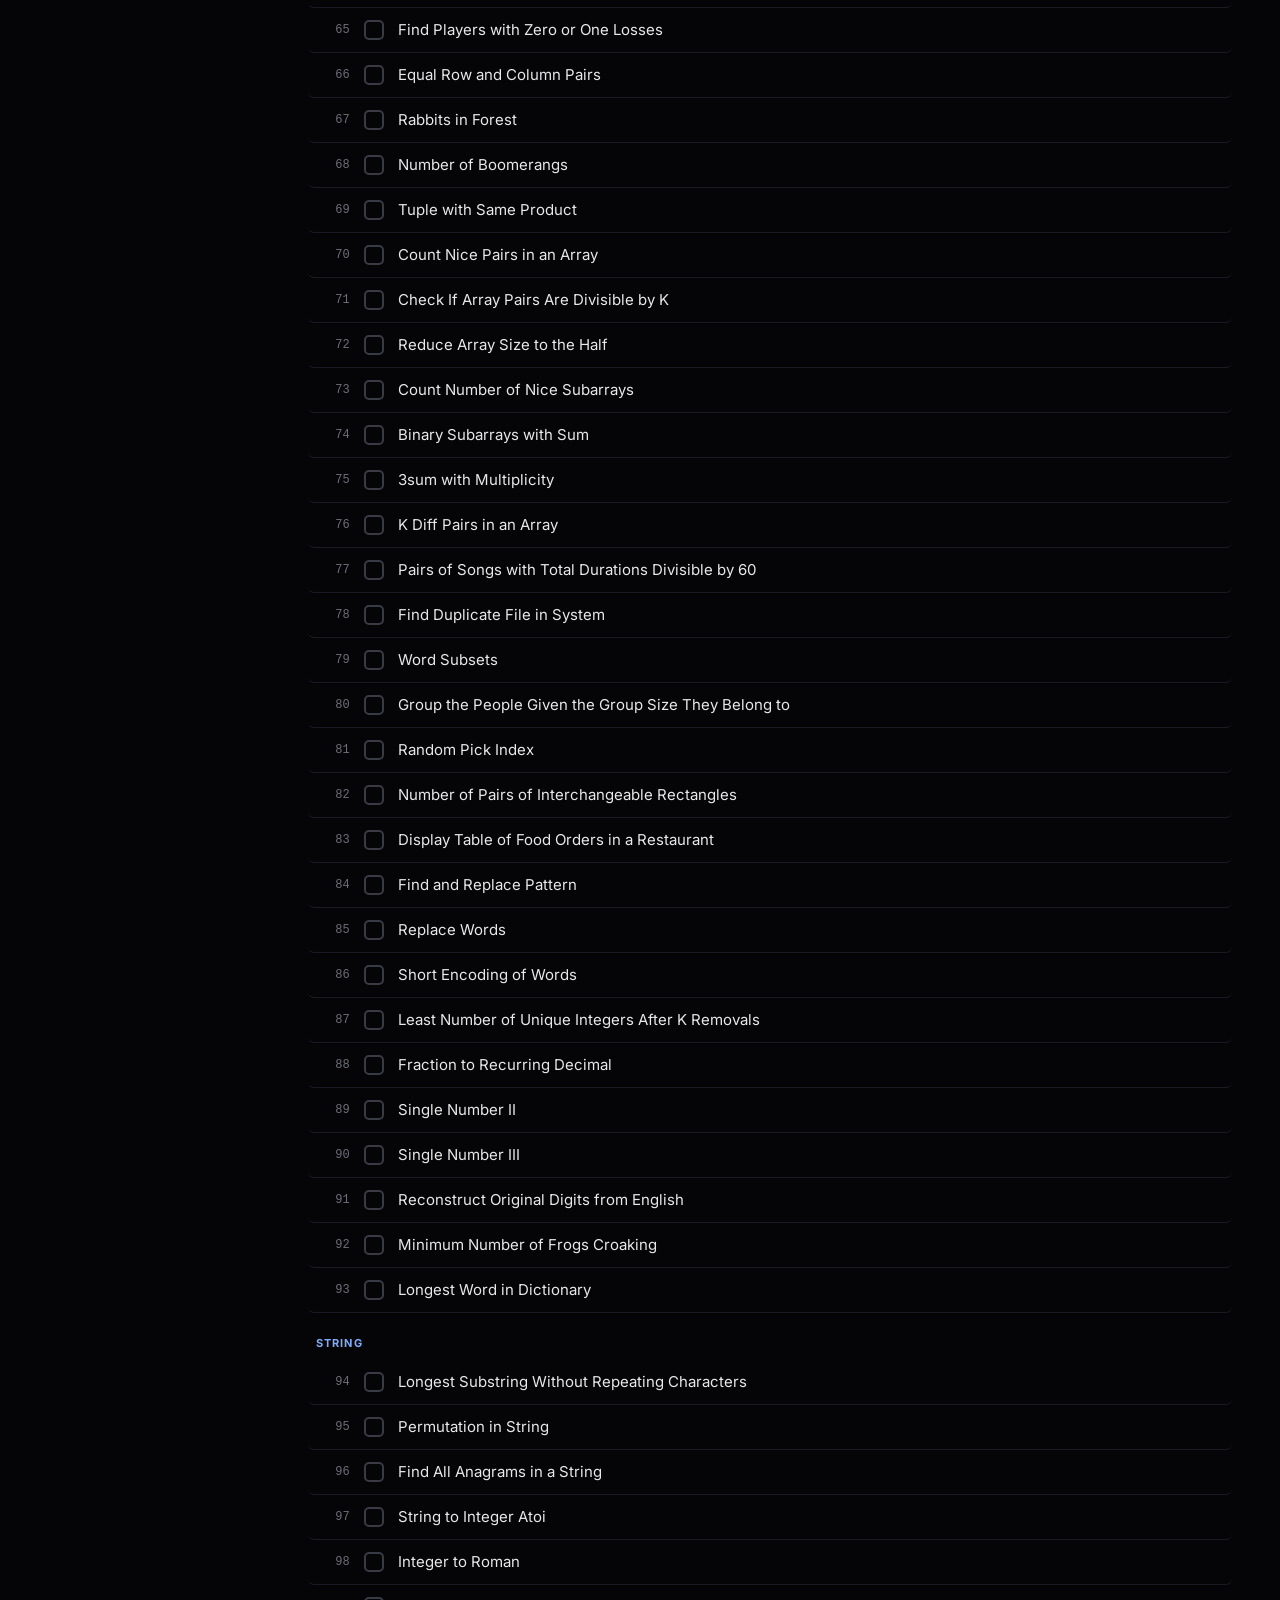
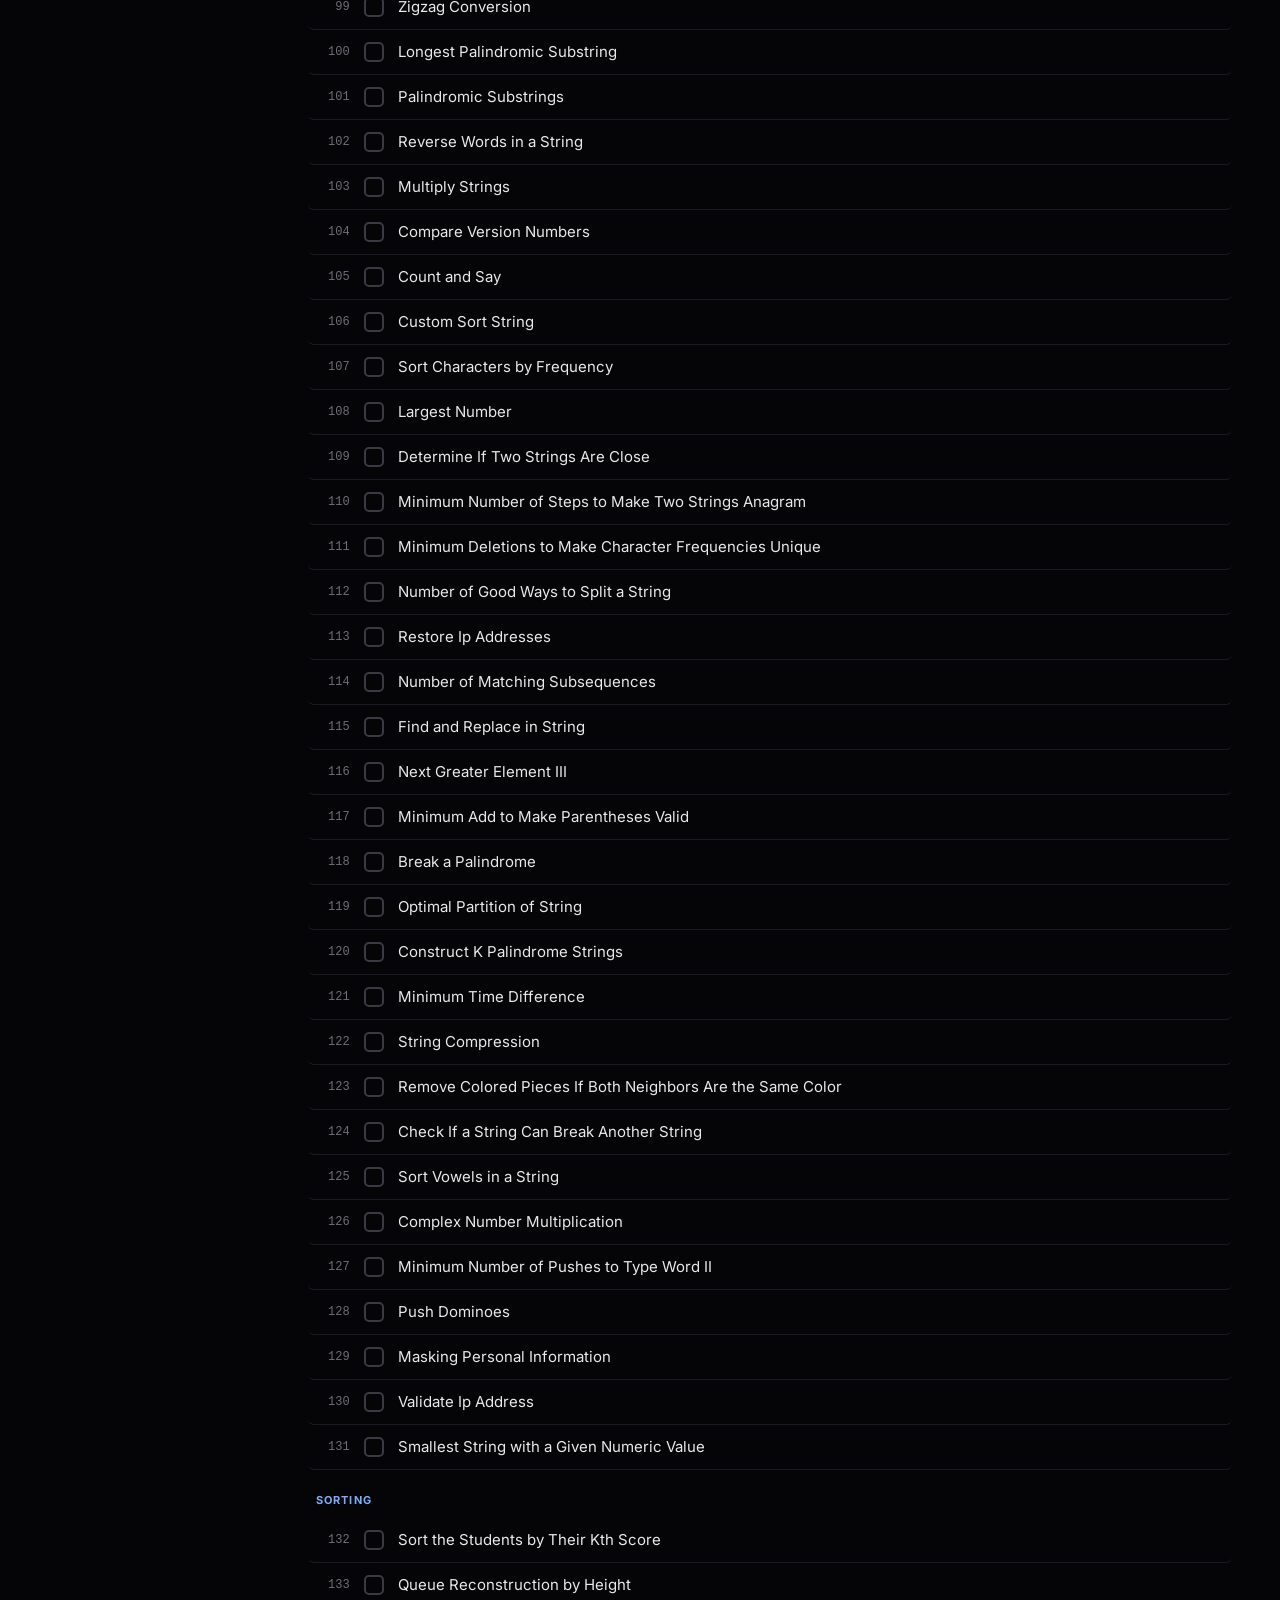
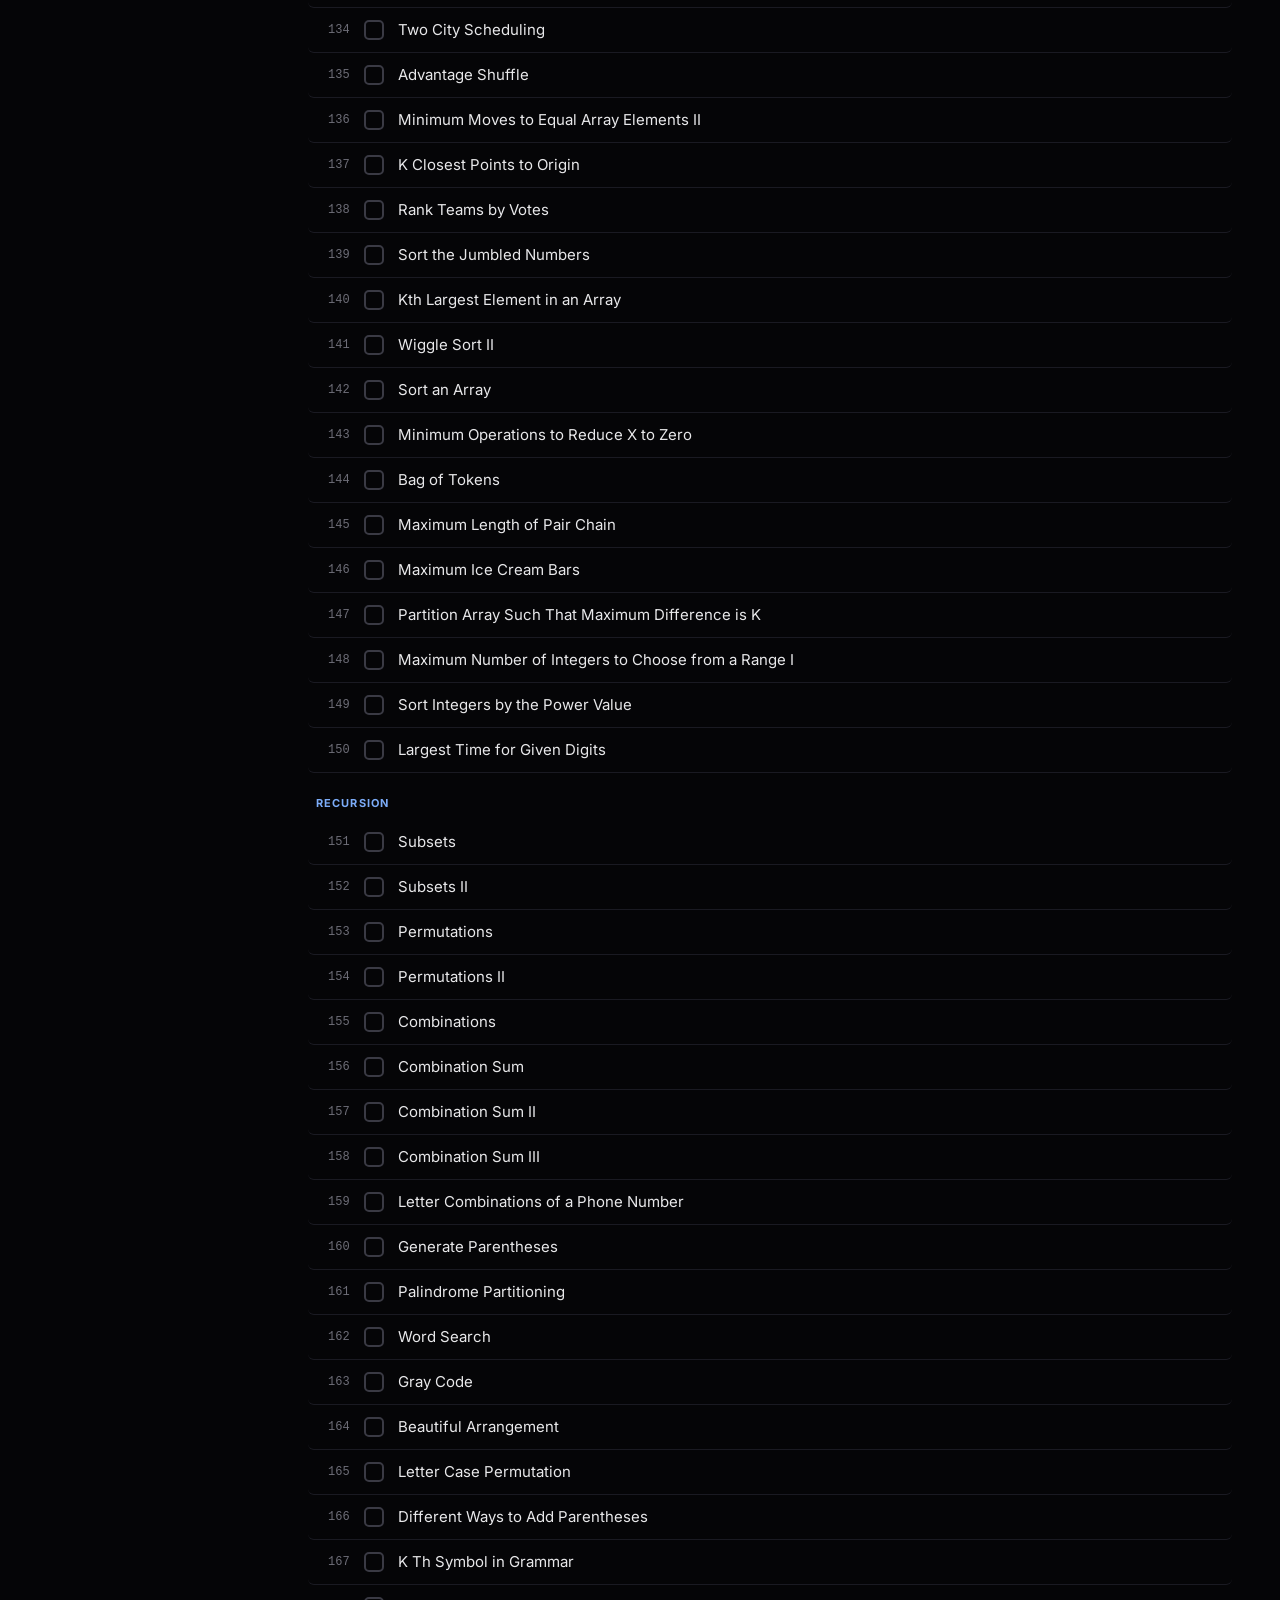
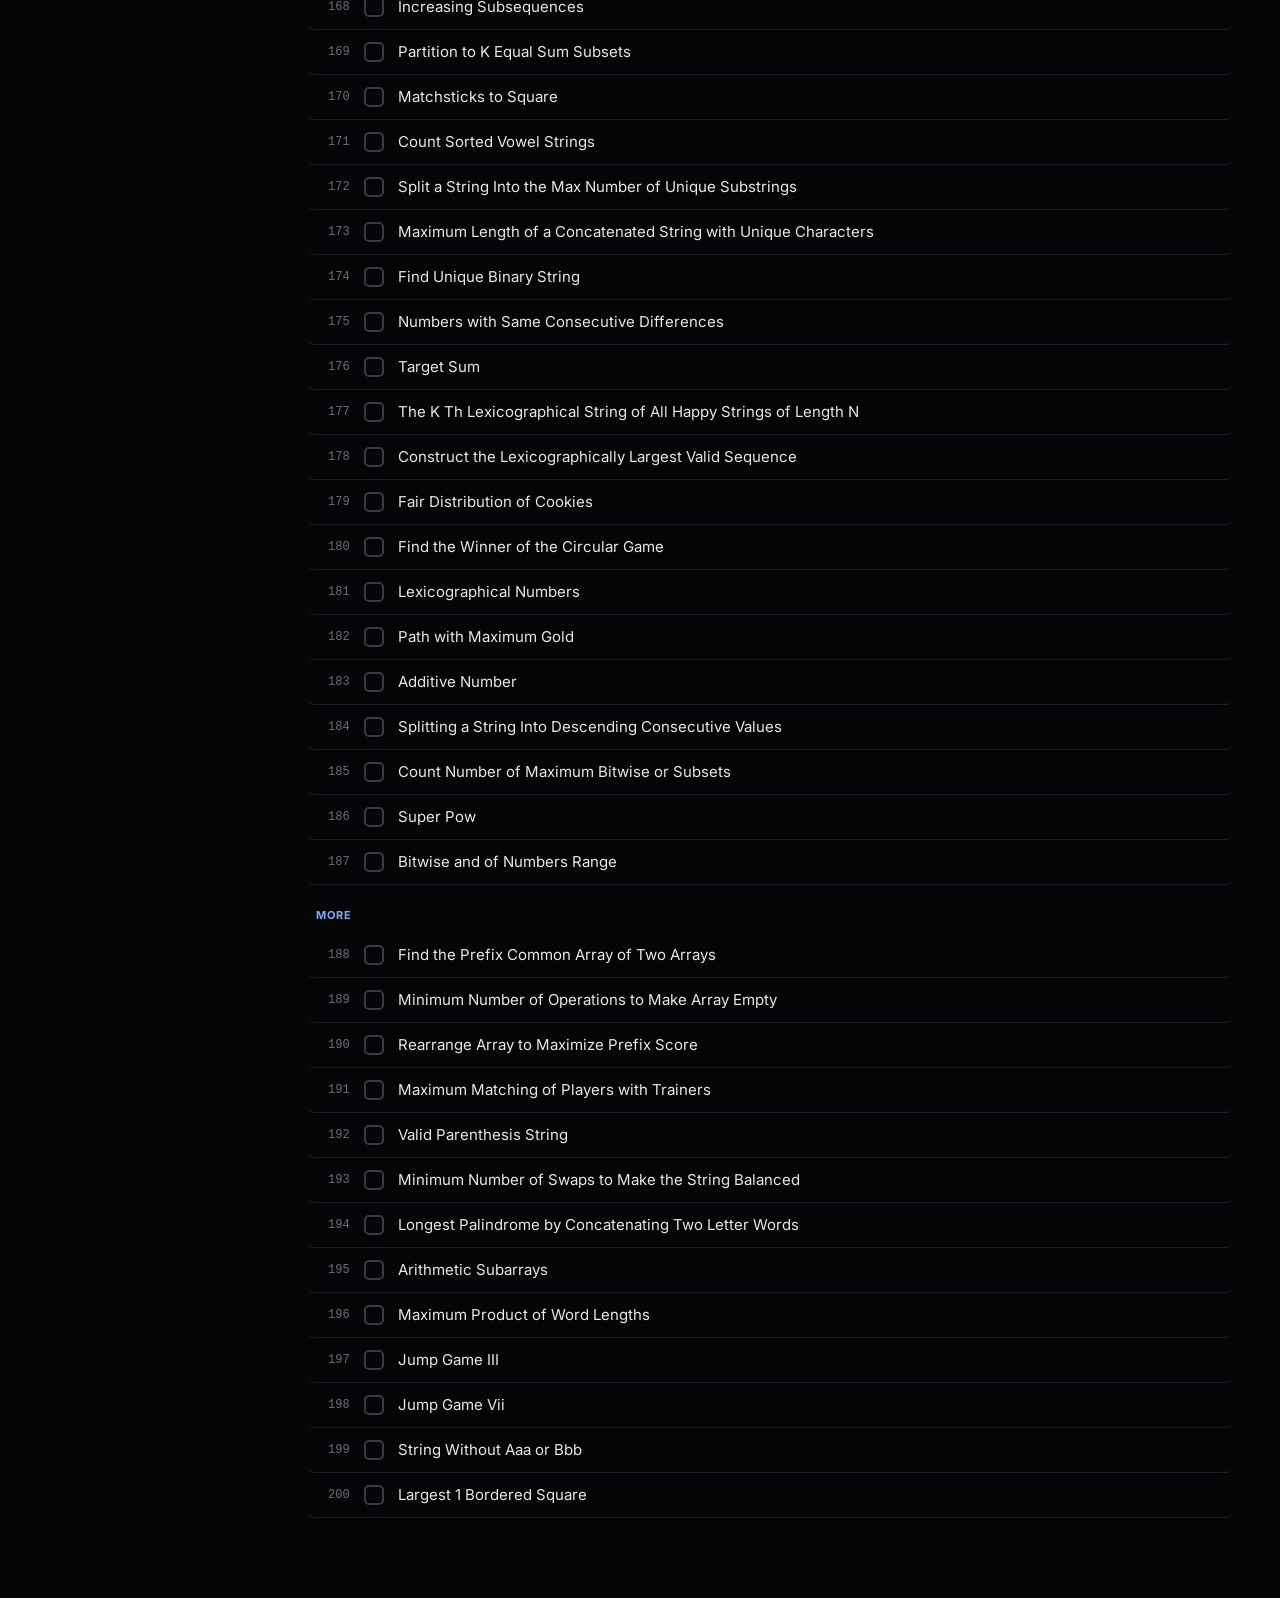
==== commit 70bfd780: "Improve CSS: full-width layout, glassmorphism, micro-animations, Inter font" ====
--- a/LeetCode Practice_ Nov + Dec (200 Medium + Revision 154).html
+++ b/LeetCode Practice_ Nov + Dec (200 Medium + Revision 154).html
@@ -1,36 +1,45 @@
 <!doctype html><html lang="en"><head><meta charset="utf-8"><meta name="viewport" content="width=device-width,initial-scale=1,viewport-fit=cover"><title>LeetCode Practice: Nov + Dec</title>
 <style>
-:root{--bg:#000;--fg:#e8e8ea;--mut:#8a8a92;--line:#1c1c20;--acc:#8ab4ff;--ok:#56d364;color-scheme:dark;box-sizing:border-box;padding-top:env(safe-area-inset-top,0px);padding-bottom:env(safe-area-inset-bottom,0px)}
-*{box-sizing:border-box}html,body{background:var(--bg);margin:0}
-body{color:var(--fg);font:15px/1.5 system-ui,-apple-system,"Segoe UI",sans-serif;padding-left:env(safe-area-inset-left,0px);padding-right:env(safe-area-inset-right,0px)}
+@import url('https://fonts.googleapis.com/css2?family=Inter:wght@400;500;600;700&display=swap');
+:root{--bg:#050507;--bg2:#0c0c10;--fg:#e8e8ea;--mut:#6e6e78;--line:#1a1a22;--acc:#7cacf8;--acc2:#5b8def;--ok:#4ade80;--ok2:#22c55e;--card:#0d0d12;--hover:#12121a;color-scheme:dark;box-sizing:border-box;padding-top:env(safe-area-inset-top,0px);padding-bottom:env(safe-area-inset-bottom,0px)}
+*{box-sizing:border-box;margin:0}html,body{background:var(--bg);margin:0}
+body{color:var(--fg);font:15px/1.6 'Inter',system-ui,-apple-system,"Segoe UI",sans-serif;padding-left:env(safe-area-inset-left,0px);padding-right:env(safe-area-inset-right,0px)}
 .app{display:flex;min-height:100vh}
-nav{width:230px;flex:none;border-right:1px solid var(--line);padding:20px 14px;position:sticky;top:0;align-self:flex-start;height:100vh}
-nav h2{font-size:12px;letter-spacing:.08em;text-transform:uppercase;color:var(--mut);margin:0 0 12px;font-weight:600}
-.tab{display:block;width:100%;text-align:left;background:#0b0b0d;border:1px solid var(--line);color:var(--fg);padding:12px;border-radius:8px;font:inherit;cursor:pointer;margin-bottom:10px}
-.tab[aria-current=true]{border-color:var(--acc)}
-.tab b{display:block;font-weight:600}.tab span{font:12px ui-monospace,Menlo,Consolas,monospace;color:var(--mut)}
-.mini{height:3px;background:var(--line);border-radius:2px;margin-top:8px;overflow:hidden}.mini i{display:block;height:100%;width:0;background:var(--ok)}
-.tot{font:12px ui-monospace,Menlo,Consolas,monospace;color:var(--mut);margin-top:16px}.tot b{color:var(--fg)}
-main{flex:1;min-width:0;padding:20px 20px 64px;max-width:820px}
-h1{font-size:24px;margin:0 0 4px;font-weight:600}.sub{color:var(--mut);margin:0 0 14px;font-size:14px}
-.bar{position:sticky;top:env(safe-area-inset-top,0px);background:var(--bg);padding:10px 0;border-bottom:1px solid var(--line);z-index:5}
-.st{display:flex;justify-content:space-between;font:13px ui-monospace,Menlo,Consolas,monospace;color:var(--mut);margin-bottom:8px}.st b{color:var(--fg);font-weight:500}
-.track{height:4px;background:var(--line);border-radius:2px;overflow:hidden}.fill{height:100%;width:0;background:var(--ok);transition:width .2s}
-.tools{display:flex;flex-wrap:wrap;gap:10px;margin-top:10px}
-input[type=search]{flex:1 1 180px;min-width:0;background:#0b0b0d;border:1px solid var(--line);color:var(--fg);padding:8px 10px;border-radius:6px;font:inherit}
-button{font:inherit}.tools button{background:#0b0b0d;border:1px solid var(--line);color:var(--fg);padding:8px 12px;border-radius:6px;cursor:pointer}
-.tools button[aria-pressed=true]{border-color:var(--acc);color:var(--acc)}
+nav{width:260px;flex:none;border-right:1px solid var(--line);padding:28px 18px;position:sticky;top:0;align-self:flex-start;height:100vh;background:linear-gradient(180deg,rgba(12,12,18,.95),rgba(5,5,7,.98));backdrop-filter:blur(16px);-webkit-backdrop-filter:blur(16px);overflow-y:auto}
+nav h2{font-size:11px;letter-spacing:.1em;text-transform:uppercase;color:var(--mut);margin:0 0 16px;font-weight:600}
+.tab{display:block;width:100%;text-align:left;background:var(--card);border:1px solid var(--line);color:var(--fg);padding:14px 16px;border-radius:10px;font:inherit;cursor:pointer;margin-bottom:12px;transition:all .2s ease}
+.tab:hover{background:var(--hover);border-color:#2a2a36;transform:translateY(-1px);box-shadow:0 4px 12px rgba(0,0,0,.3)}
+.tab[aria-current=true]{border-color:var(--acc2);background:rgba(91,141,239,.06);box-shadow:0 0 0 1px rgba(91,141,239,.1),0 4px 16px rgba(91,141,239,.08)}
+.tab b{display:block;font-weight:600;font-size:14px;margin-bottom:2px}.tab span{font:12px ui-monospace,'Cascadia Code',Menlo,Consolas,monospace;color:var(--mut)}
+.mini{height:4px;background:var(--line);border-radius:3px;margin-top:10px;overflow:hidden}.mini i{display:block;height:100%;width:0;background:linear-gradient(90deg,var(--ok2),var(--ok));transition:width .4s ease;border-radius:3px}
+.tot{font:12px ui-monospace,'Cascadia Code',Menlo,Consolas,monospace;color:var(--mut);margin-top:20px;padding:12px 0;border-top:1px solid var(--line)}.tot b{color:var(--fg)}
+main{flex:1;min-width:0;padding:32px clamp(20px,4vw,48px) 80px}
+h1{font-size:26px;margin:0 0 4px;font-weight:700;letter-spacing:-.01em}.sub{color:var(--mut);margin:0 0 16px;font-size:13px}
+.bar{position:sticky;top:env(safe-area-inset-top,0px);background:rgba(5,5,7,.92);backdrop-filter:blur(12px);-webkit-backdrop-filter:blur(12px);padding:14px 0;border-bottom:1px solid var(--line);z-index:5}
+.st{display:flex;justify-content:space-between;font:13px ui-monospace,'Cascadia Code',Menlo,Consolas,monospace;color:var(--mut);margin-bottom:10px}.st b{color:var(--fg);font-weight:500}
+.track{height:6px;background:var(--line);border-radius:4px;overflow:hidden}.fill{height:100%;width:0;background:linear-gradient(90deg,var(--ok2),var(--ok));transition:width .4s cubic-bezier(.4,0,.2,1);border-radius:4px;box-shadow:0 0 8px rgba(74,222,128,.2)}
+.tools{display:flex;flex-wrap:wrap;gap:10px;margin-top:12px}
+input[type=search]{flex:1 1 200px;min-width:0;background:var(--card);border:1px solid var(--line);color:var(--fg);padding:10px 14px;border-radius:8px;font:inherit;transition:border-color .2s,box-shadow .2s}
+input[type=search]:focus{border-color:var(--acc2);box-shadow:0 0 0 3px rgba(91,141,239,.12)}
+input[type=search]::placeholder{color:var(--mut)}
+button{font:inherit}.tools button{background:var(--card);border:1px solid var(--line);color:var(--fg);padding:10px 16px;border-radius:8px;cursor:pointer;transition:all .2s ease;font-weight:500}
+.tools button:hover{background:var(--hover);border-color:#2a2a36}
+.tools button[aria-pressed=true]{border-color:var(--acc2);color:var(--acc);background:rgba(91,141,239,.06)}
 :focus-visible{outline:2px solid var(--acc);outline-offset:2px}
-ul{list-style:none;margin:0;padding:0}li{display:flex;align-items:center;gap:12px;padding:9px 0;border-bottom:1px solid var(--line)}
-li.h{display:block;padding:18px 0 6px;color:var(--acc);font-size:12px;letter-spacing:.08em;text-transform:uppercase;font-weight:600}
-.n{font:12px ui-monospace,Menlo,Consolas,monospace;color:var(--mut);width:2.6em;text-align:right;flex:none}
-input[type=checkbox]{appearance:none;-webkit-appearance:none;width:18px;height:18px;flex:none;margin:0;border:1.5px solid #4a4a52;border-radius:4px;display:grid;place-content:center;cursor:pointer}
-input[type=checkbox]:checked{background:var(--ok);border-color:var(--ok)}
-input[type=checkbox]:checked::after{content:"";width:9px;height:5px;border-left:2px solid #000;border-bottom:2px solid #000;transform:translateY(-1px) rotate(-45deg)}
-li a{color:var(--fg);text-decoration:none;min-width:0;overflow-wrap:anywhere}li a:hover{color:var(--acc);text-decoration:underline}
-li.done a{color:var(--mut);text-decoration:line-through;text-decoration-color:#444}
-.empty{color:var(--mut);padding:24px 0}
-@media(max-width:700px){.app{display:block}nav{width:auto;height:auto;position:static;border-right:0;border-bottom:1px solid var(--line);display:flex;flex-wrap:wrap;gap:10px;padding:14px 16px}nav h2,.tot{display:none}.tab{flex:1 1 140px;margin:0}main{padding:16px 16px 64px}}
+ul{list-style:none;margin:0;padding:0}li{display:flex;align-items:center;gap:14px;padding:10px 8px;border-bottom:1px solid var(--line);border-radius:6px;transition:background .15s ease}
+li:not(.h):hover{background:var(--hover)}
+li.h{display:block;padding:22px 8px 8px;color:var(--acc);font-size:11px;letter-spacing:.1em;text-transform:uppercase;font-weight:700;border-bottom:none}
+.n{font:12px ui-monospace,'Cascadia Code',Menlo,Consolas,monospace;color:var(--mut);width:2.8em;text-align:right;flex:none}
+input[type=checkbox]{appearance:none;-webkit-appearance:none;width:20px;height:20px;flex:none;margin:0;border:2px solid #3a3a44;border-radius:5px;display:grid;place-content:center;cursor:pointer;transition:all .2s ease}
+input[type=checkbox]:hover{border-color:var(--ok2);box-shadow:0 0 0 3px rgba(74,222,128,.1)}
+input[type=checkbox]:checked{background:linear-gradient(135deg,var(--ok2),var(--ok));border-color:transparent;box-shadow:0 2px 8px rgba(74,222,128,.25)}
+input[type=checkbox]:checked::after{content:"";width:9px;height:5px;border-left:2.5px solid #000;border-bottom:2.5px solid #000;transform:translateY(-1px) rotate(-45deg)}
+li a{color:var(--fg);text-decoration:none;min-width:0;overflow-wrap:anywhere;transition:color .15s ease}li a:hover{color:var(--acc)}
+li.done a{color:var(--mut);text-decoration:line-through;text-decoration-color:#333}
+li.done{opacity:.6}li.done:hover{opacity:.8}
+.empty{color:var(--mut);padding:32px 0;text-align:center}
+@media(max-width:768px){.app{display:block}nav{width:auto;height:auto;position:static;border-right:0;border-bottom:1px solid var(--line);display:flex;flex-wrap:wrap;gap:10px;padding:16px;backdrop-filter:none}nav h2,.tot{display:none}.tab{flex:1 1 140px;margin:0;padding:12px}main{padding:20px 16px 80px}}
+@media(min-width:1400px){main{padding:32px 64px 80px}}
 </style></head><body>
 <div class="app"><nav aria-label="Lists"><h2>Practice</h2>
 <button class="tab" id="t-medium"><b>Medium 200</b><span></span><div class="mini"><i></i></div></button>
